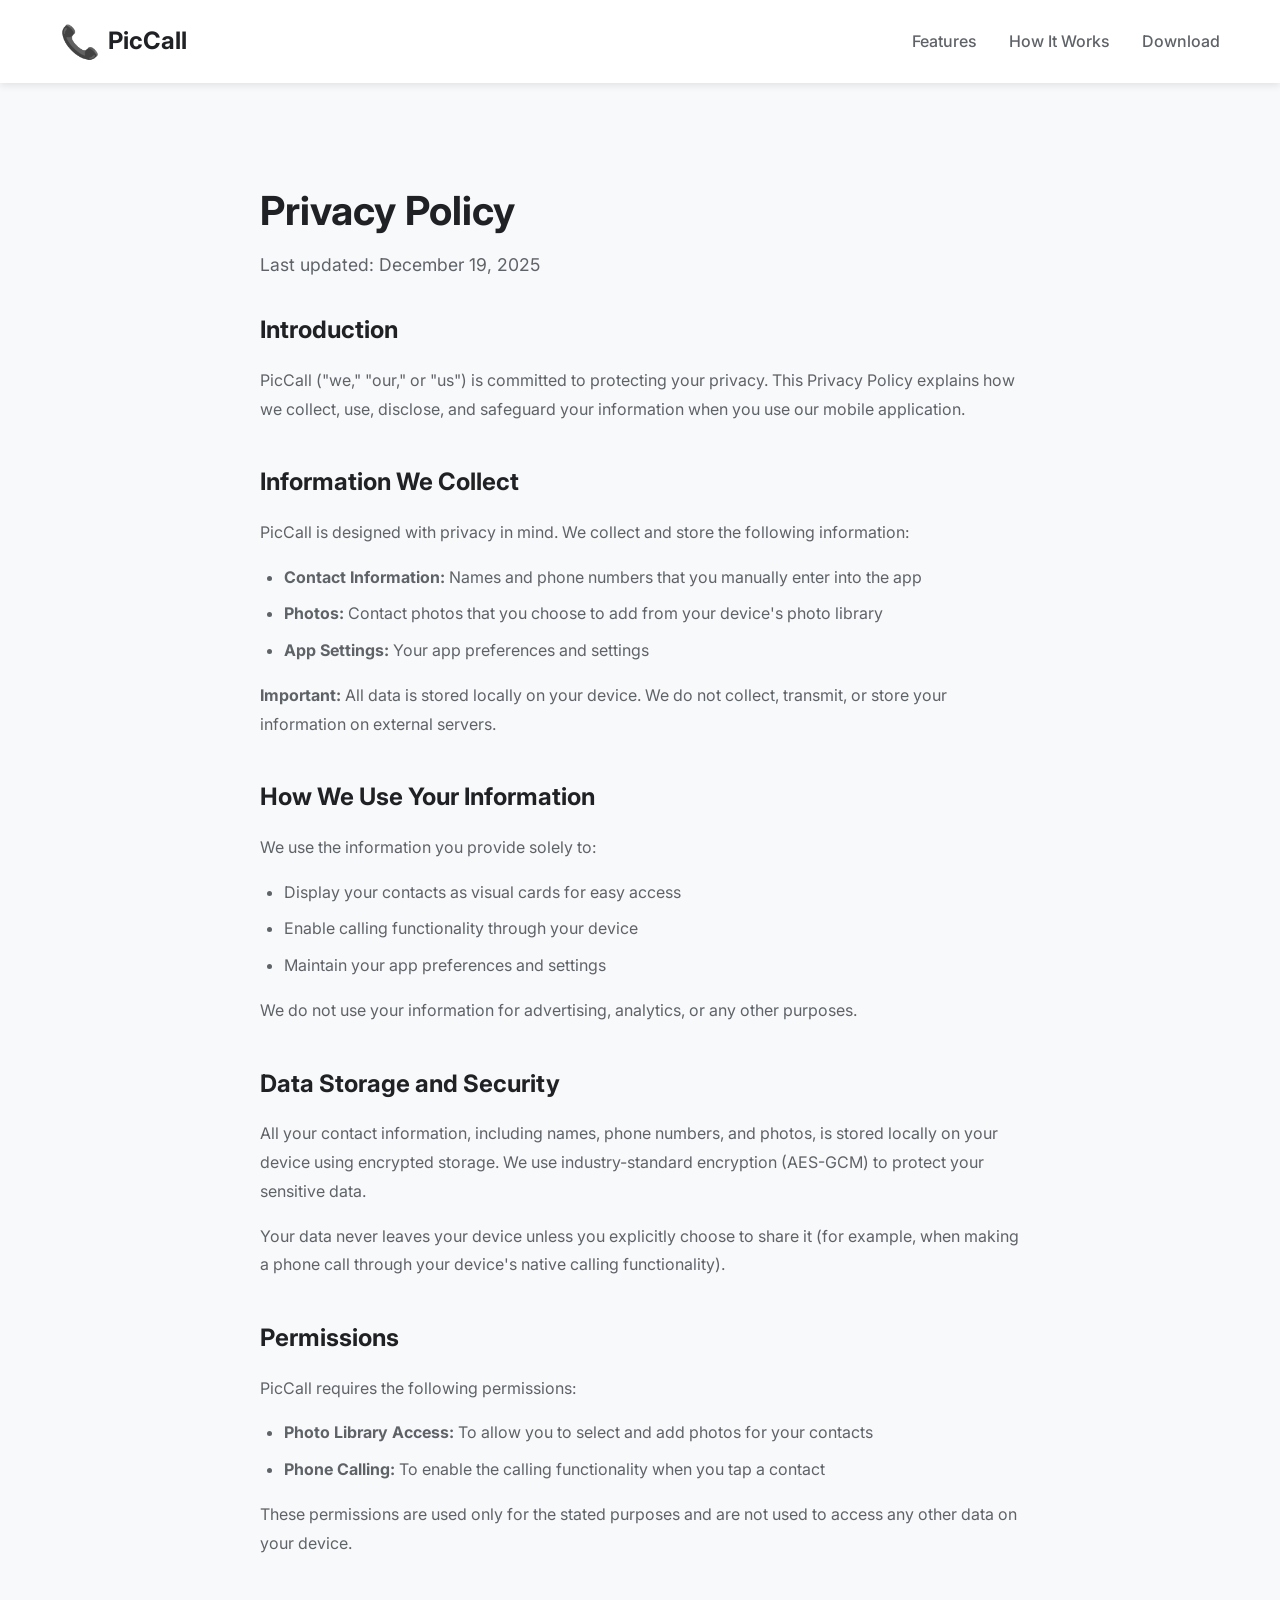
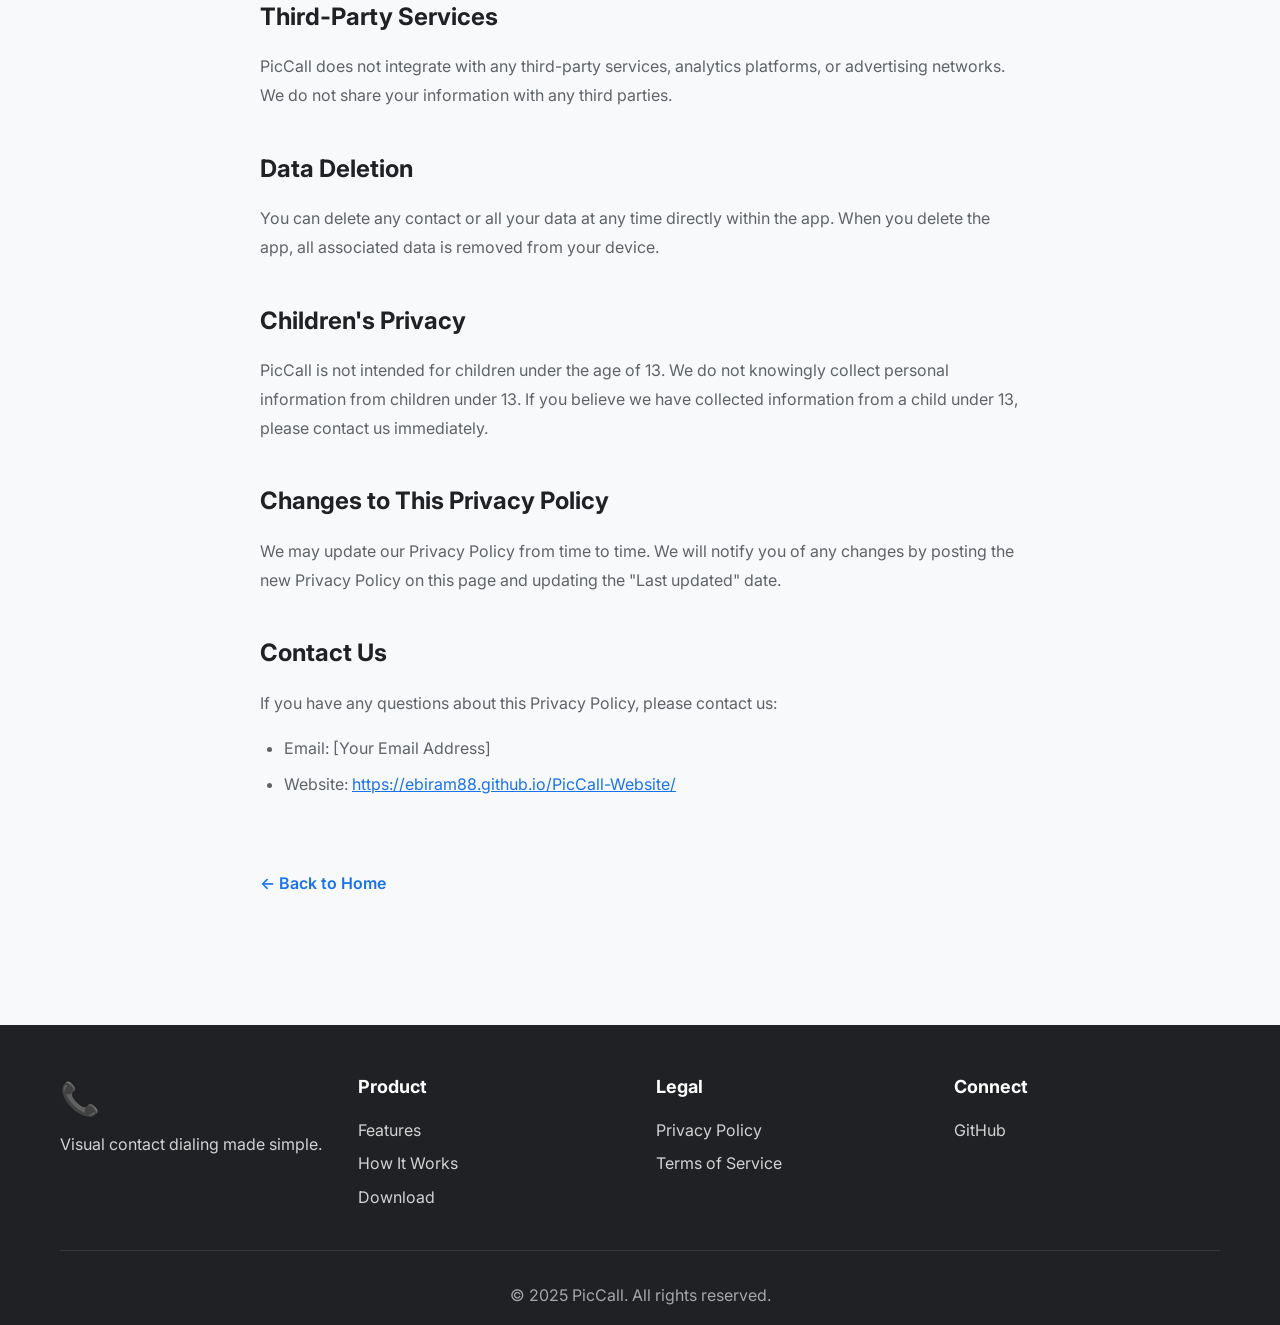
==== privacy.html @ 2b831c0c "Add Privacy Policy page" ====
<!DOCTYPE html>
<html lang="en">
<head>
    <meta charset="UTF-8">
    <meta name="viewport" content="width=device-width, initial-scale=1.0">
    <meta name="description" content="PicCall Privacy Policy - Learn how we protect your data and privacy.">
    <title>Privacy Policy - PicCall</title>
    <link rel="stylesheet" href="styles.css">
    <link rel="preconnect" href="https://fonts.googleapis.com">
    <link rel="preconnect" href="https://fonts.gstatic.com" crossorigin>
    <link href="https://fonts.googleapis.com/css2?family=Inter:wght@300;400;500;600;700&display=swap" rel="stylesheet">
    <style>
        .privacy-container {
            max-width: 800px;
            margin: 0 auto;
            padding: 2rem 20px;
        }
        .privacy-header {
            margin-bottom: 2rem;
        }
        .privacy-header h1 {
            font-size: 2.5rem;
            margin-bottom: 0.5rem;
        }
        .privacy-header p {
            color: var(--text-secondary);
            font-size: 1.1rem;
        }
        .privacy-section {
            margin-bottom: 2.5rem;
        }
        .privacy-section h2 {
            font-size: 1.5rem;
            margin-bottom: 1rem;
            color: var(--text-primary);
        }
        .privacy-section p {
            line-height: 1.8;
            color: var(--text-secondary);
            margin-bottom: 1rem;
        }
        .privacy-section ul {
            margin-left: 1.5rem;
            margin-bottom: 1rem;
        }
        .privacy-section li {
            line-height: 1.8;
            color: var(--text-secondary);
            margin-bottom: 0.5rem;
        }
        .back-link {
            display: inline-block;
            margin-top: 2rem;
            color: var(--primary-color);
            text-decoration: none;
            font-weight: 600;
        }
        .back-link:hover {
            text-decoration: underline;
        }
    </style>
</head>
<body>
    <!-- Navigation -->
    <nav class="navbar">
        <div class="container">
            <div class="nav-content">
                <a href="index.html" class="logo">
                    <span class="logo-icon">📞</span>
                    <span class="logo-text">PicCall</span>
                </a>
                <div class="nav-links">
                    <a href="index.html#features">Features</a>
                    <a href="index.html#how-it-works">How It Works</a>
                    <a href="index.html#download">Download</a>
                </div>
            </div>
        </div>
    </nav>

    <!-- Privacy Policy Content -->
    <section class="features" style="padding-top: 4rem;">
        <div class="container">
            <div class="privacy-container">
                <div class="privacy-header">
                    <h1>Privacy Policy</h1>
                    <p>Last updated: December 19, 2025</p>
                </div>

                <div class="privacy-section">
                    <h2>Introduction</h2>
                    <p>
                        PicCall ("we," "our," or "us") is committed to protecting your privacy. This Privacy Policy explains how we collect, use, disclose, and safeguard your information when you use our mobile application.
                    </p>
                </div>

                <div class="privacy-section">
                    <h2>Information We Collect</h2>
                    <p>PicCall is designed with privacy in mind. We collect and store the following information:</p>
                    <ul>
                        <li><strong>Contact Information:</strong> Names and phone numbers that you manually enter into the app</li>
                        <li><strong>Photos:</strong> Contact photos that you choose to add from your device's photo library</li>
                        <li><strong>App Settings:</strong> Your app preferences and settings</li>
                    </ul>
                    <p><strong>Important:</strong> All data is stored locally on your device. We do not collect, transmit, or store your information on external servers.</p>
                </div>

                <div class="privacy-section">
                    <h2>How We Use Your Information</h2>
                    <p>We use the information you provide solely to:</p>
                    <ul>
                        <li>Display your contacts as visual cards for easy access</li>
                        <li>Enable calling functionality through your device</li>
                        <li>Maintain your app preferences and settings</li>
                    </ul>
                    <p>We do not use your information for advertising, analytics, or any other purposes.</p>
                </div>

                <div class="privacy-section">
                    <h2>Data Storage and Security</h2>
                    <p>
                        All your contact information, including names, phone numbers, and photos, is stored locally on your device using encrypted storage. We use industry-standard encryption (AES-GCM) to protect your sensitive data.
                    </p>
                    <p>
                        Your data never leaves your device unless you explicitly choose to share it (for example, when making a phone call through your device's native calling functionality).
                    </p>
                </div>

                <div class="privacy-section">
                    <h2>Permissions</h2>
                    <p>PicCall requires the following permissions:</p>
                    <ul>
                        <li><strong>Photo Library Access:</strong> To allow you to select and add photos for your contacts</li>
                        <li><strong>Phone Calling:</strong> To enable the calling functionality when you tap a contact</li>
                    </ul>
                    <p>These permissions are used only for the stated purposes and are not used to access any other data on your device.</p>
                </div>

                <div class="privacy-section">
                    <h2>Third-Party Services</h2>
                    <p>
                        PicCall does not integrate with any third-party services, analytics platforms, or advertising networks. We do not share your information with any third parties.
                    </p>
                </div>

                <div class="privacy-section">
                    <h2>Data Deletion</h2>
                    <p>
                        You can delete any contact or all your data at any time directly within the app. When you delete the app, all associated data is removed from your device.
                    </p>
                </div>

                <div class="privacy-section">
                    <h2>Children's Privacy</h2>
                    <p>
                        PicCall is not intended for children under the age of 13. We do not knowingly collect personal information from children under 13. If you believe we have collected information from a child under 13, please contact us immediately.
                    </p>
                </div>

                <div class="privacy-section">
                    <h2>Changes to This Privacy Policy</h2>
                    <p>
                        We may update our Privacy Policy from time to time. We will notify you of any changes by posting the new Privacy Policy on this page and updating the "Last updated" date.
                    </p>
                </div>

                <div class="privacy-section">
                    <h2>Contact Us</h2>
                    <p>
                        If you have any questions about this Privacy Policy, please contact us:
                    </p>
                    <ul>
                        <li>Email: [Your Email Address]</li>
                        <li>Website: <a href="https://ebiram88.github.io/PicCall-Website/" style="color: var(--primary-color);">https://ebiram88.github.io/PicCall-Website/</a></li>
                    </ul>
                </div>

                <a href="index.html" class="back-link">← Back to Home</a>
            </div>
        </div>
    </section>

    <!-- Footer -->
    <footer class="footer">
        <div class="container">
            <div class="footer-content">
                <div class="footer-section">
                    <div class="logo">
                        <span class="logo-icon">📞</span>
                        <span class="logo-text">PicCall</span>
                    </div>
                    <p>Visual contact dialing made simple.</p>
                </div>
                
                <div class="footer-section">
                    <h4>Product</h4>
                    <ul>
                        <li><a href="index.html#features">Features</a></li>
                        <li><a href="index.html#how-it-works">How It Works</a></li>
                        <li><a href="index.html#download">Download</a></li>
                    </ul>
                </div>
                
                <div class="footer-section">
                    <h4>Legal</h4>
                    <ul>
                        <li><a href="privacy.html">Privacy Policy</a></li>
                        <li><a href="#terms">Terms of Service</a></li>
                    </ul>
                </div>
                
                <div class="footer-section">
                    <h4>Connect</h4>
                    <ul>
                        <li><a href="https://github.com/EbiRam88/PicCall" target="_blank" rel="noopener noreferrer">GitHub</a></li>
                    </ul>
                </div>
            </div>
            
            <div class="footer-bottom">
                <p>&copy; 2025 PicCall. All rights reserved.</p>
            </div>
        </div>
    </footer>
</body>
</html>
---- styles.css ----
/* Reset and Base Styles */
* {
    margin: 0;
    padding: 0;
    box-sizing: border-box;
}

:root {
    --primary-color: #1a73e8;
    --primary-dark: #1557b0;
    --secondary-color: #34a853;
    --text-primary: #202124;
    --text-secondary: #5f6368;
    --bg-light: #f8f9fa;
    --bg-white: #ffffff;
    --border-color: #e8eaed;
    --shadow: 0 2px 8px rgba(0, 0, 0, 0.1);
    --shadow-lg: 0 8px 24px rgba(0, 0, 0, 0.12);
}

body {
    font-family: 'Inter', -apple-system, BlinkMacSystemFont, 'Segoe UI', Roboto, sans-serif;
    line-height: 1.6;
    color: var(--text-primary);
    background-color: var(--bg-white);
    overflow-x: hidden;
}

.container {
    max-width: 1200px;
    margin: 0 auto;
    padding: 0 20px;
}

/* Navigation */
.navbar {
    background: var(--bg-white);
    box-shadow: var(--shadow);
    position: sticky;
    top: 0;
    z-index: 1000;
    padding: 1rem 0;
}

.nav-content {
    display: flex;
    justify-content: space-between;
    align-items: center;
}

.logo {
    display: flex;
    align-items: center;
    gap: 0.5rem;
    font-size: 1.5rem;
    font-weight: 700;
    color: var(--text-primary);
    text-decoration: none;
}

.logo-icon {
    font-size: 2rem;
}

.nav-links {
    display: flex;
    gap: 2rem;
}

.nav-links a {
    color: var(--text-secondary);
    text-decoration: none;
    font-weight: 500;
    transition: color 0.3s;
}

.nav-links a:hover {
    color: var(--primary-color);
}

/* Hero Section */
.hero {
    padding: 6rem 0;
    background: linear-gradient(135deg, #667eea 0%, #764ba2 100%);
    color: white;
    min-height: 90vh;
    display: flex;
    align-items: center;
}

.hero-content {
    display: grid;
    grid-template-columns: 1fr 1fr;
    gap: 4rem;
    align-items: center;
}

.hero-title {
    font-size: 3.5rem;
    font-weight: 700;
    margin-bottom: 1rem;
    line-height: 1.2;
}

.hero-subtitle {
    font-size: 1.25rem;
    margin-bottom: 2rem;
    opacity: 0.95;
    line-height: 1.6;
}

.hero-buttons {
    display: flex;
    gap: 1rem;
    flex-wrap: wrap;
}

.btn {
    padding: 0.875rem 2rem;
    border-radius: 8px;
    text-decoration: none;
    font-weight: 600;
    transition: all 0.3s;
    display: inline-block;
    border: 2px solid transparent;
}

.btn-primary {
    background: white;
    color: var(--primary-color);
}

.btn-primary:hover {
    transform: translateY(-2px);
    box-shadow: var(--shadow-lg);
}

.btn-secondary {
    background: transparent;
    color: white;
    border: 2px solid white;
}

.btn-secondary:hover {
    background: white;
    color: var(--primary-color);
}

/* Phone Mockup */
.phone-mockup {
    position: relative;
    max-width: 350px;
    margin: 0 auto;
}

.phone-screen {
    background: #1a1a1a;
    border-radius: 30px;
    padding: 15px;
    box-shadow: var(--shadow-lg);
}

.app-preview {
    background: var(--bg-white);
    border-radius: 20px;
    padding: 15px;
    min-height: 600px;
    display: flex;
    align-items: center;
    justify-content: center;
}

.contact-grid {
    display: grid !important;
    grid-template-columns: repeat(2, 1fr) !important;
    gap: 25px;
    padding: 10px;
    width: 100%;
}

.contact-card {
    text-align: center;
    cursor: pointer;
    transition: transform 0.3s;
    display: flex;
    flex-direction: column;
    align-items: center;
    position: relative;
}

.contact-card:hover {
    transform: scale(1.05);
}

.contact-card.selected {
    transform: scale(1.02);
}

.contact-photo {
    width: 100%;
    aspect-ratio: 1;
    border-radius: 50%;
    margin-bottom: 10px;
    display: flex;
    align-items: center;
    justify-content: center;
    color: white;
    position: relative;
    overflow: hidden;
    background-size: cover;
    background-position: center;
    background-repeat: no-repeat;
    border: 2px solid rgba(255, 255, 255, 0.2);
}

.contact-image {
    width: 100%;
    height: 100%;
    object-fit: cover;
    border-radius: 50%;
    position: absolute;
    top: 0;
    left: 0;
    z-index: 2;
}

.contact-initial {
    font-size: 2.5rem;
    font-weight: 600;
    color: white;
    text-shadow: 0 2px 4px rgba(0, 0, 0, 0.2);
    position: relative;
    z-index: 1;
}

.contact-photo.has-image .contact-initial {
    display: none;
}

.contact-photo.has-image {
    border: 2px solid rgba(0, 0, 0, 0.1);
}

.contact-name {
    font-size: 1rem;
    font-weight: 600;
    color: var(--text-primary);
    margin-top: 8px;
    transition: opacity 0.3s;
}

.contact-card.selected .contact-name {
    opacity: 0.7;
}

/* Call Button */
.call-button {
    margin-top: 12px;
    padding: 12px 24px;
    background: #34a853;
    color: white;
    border: none;
    border-radius: 25px;
    font-size: 1rem;
    font-weight: 600;
    cursor: pointer;
    display: flex;
    align-items: center;
    gap: 8px;
    transition: all 0.3s;
    box-shadow: 0 4px 12px rgba(52, 168, 83, 0.3);
    animation: slideUp 0.3s ease-out;
}

.call-button:hover {
    background: #2d8f47;
    transform: translateY(-2px);
    box-shadow: 0 6px 16px rgba(52, 168, 83, 0.4);
}

.call-button:active {
    transform: translateY(0);
}

.call-icon {
    font-size: 1.2rem;
}

.call-text {
    font-weight: 600;
}

/* Calling Overlay */
.calling-overlay {
    position: absolute;
    top: 0;
    left: 0;
    right: 0;
    bottom: 0;
    background: rgba(0, 0, 0, 0.85);
    border-radius: 20px;
    display: flex;
    align-items: center;
    justify-content: center;
    z-index: 10;
    animation: fadeIn 0.3s ease-out;
}

.calling-content {
    text-align: center;
    color: white;
}

.calling-spinner {
    width: 50px;
    height: 50px;
    border: 4px solid rgba(255, 255, 255, 0.3);
    border-top-color: white;
    border-radius: 50%;
    animation: spin 1s linear infinite;
    margin: 0 auto 16px;
}

.calling-text {
    font-size: 1.2rem;
    font-weight: 600;
    color: white;
}

@keyframes slideUp {
    from {
        opacity: 0;
        transform: translateY(10px);
    }
    to {
        opacity: 1;
        transform: translateY(0);
    }
}

@keyframes fadeIn {
    from {
        opacity: 0;
    }
    to {
        opacity: 1;
    }
}

@keyframes spin {
    to {
        transform: rotate(360deg);
    }
}

/* Features Section */
.features {
    padding: 6rem 0;
    background: var(--bg-light);
}

.section-title {
    font-size: 2.5rem;
    font-weight: 700;
    text-align: center;
    margin-bottom: 1rem;
    color: var(--text-primary);
}

.section-subtitle {
    text-align: center;
    font-size: 1.125rem;
    color: var(--text-secondary);
    margin-bottom: 3rem;
}

.features-grid {
    display: grid;
    grid-template-columns: repeat(auto-fit, minmax(300px, 1fr));
    gap: 2rem;
}

.feature-card {
    background: white;
    padding: 2rem;
    border-radius: 12px;
    box-shadow: var(--shadow);
    transition: transform 0.3s, box-shadow 0.3s;
}

.feature-card:hover {
    transform: translateY(-5px);
    box-shadow: var(--shadow-lg);
}

.feature-icon {
    font-size: 3rem;
    margin-bottom: 1rem;
}

.feature-card h3 {
    font-size: 1.5rem;
    margin-bottom: 0.75rem;
    color: var(--text-primary);
}

.feature-card p {
    color: var(--text-secondary);
    line-height: 1.6;
}

/* How It Works Section */
.how-it-works {
    padding: 6rem 0;
    background: white;
}

.steps {
    display: grid;
    grid-template-columns: repeat(auto-fit, minmax(250px, 1fr));
    gap: 3rem;
    margin-top: 3rem;
}

.step {
    display: flex;
    flex-direction: column;
    align-items: center;
    text-align: center;
}

.step-number {
    width: 60px;
    height: 60px;
    border-radius: 50%;
    background: var(--primary-color);
    color: white;
    display: flex;
    align-items: center;
    justify-content: center;
    font-size: 1.5rem;
    font-weight: 700;
    margin-bottom: 1.5rem;
}

.step-content h3 {
    font-size: 1.5rem;
    margin-bottom: 0.75rem;
    color: var(--text-primary);
}

.step-content p {
    color: var(--text-secondary);
    line-height: 1.6;
}

/* Download Section */
.download {
    padding: 6rem 0;
    background: linear-gradient(135deg, #667eea 0%, #764ba2 100%);
    color: white;
    text-align: center;
}

.download-content {
    max-width: 600px;
    margin: 0 auto;
}

.download .section-title,
.download .section-subtitle {
    color: white;
}

.download-buttons {
    margin: 2rem 0;
    display: flex;
    justify-content: center;
}

.app-store-badge {
    display: inline-block;
    transition: transform 0.3s;
}

.app-store-badge:hover {
    transform: scale(1.05);
}

.app-store-badge img {
    height: 60px;
    width: auto;
}

.coming-soon {
    margin-top: 1rem;
    opacity: 0.9;
    font-size: 0.9rem;
}

/* Footer */
.footer {
    background: var(--text-primary);
    color: white;
    padding: 3rem 0 1rem;
}

.footer-content {
    display: grid;
    grid-template-columns: repeat(auto-fit, minmax(200px, 1fr));
    gap: 2rem;
    margin-bottom: 2rem;
}

.footer-section h4 {
    margin-bottom: 1rem;
    font-size: 1.125rem;
}

.footer-section ul {
    list-style: none;
}

.footer-section ul li {
    margin-bottom: 0.5rem;
}

.footer-section a {
    color: rgba(255, 255, 255, 0.8);
    text-decoration: none;
    transition: color 0.3s;
}

.footer-section a:hover {
    color: white;
}

.footer-section p {
    color: rgba(255, 255, 255, 0.8);
    margin-top: 0.5rem;
}

.footer-bottom {
    text-align: center;
    padding-top: 2rem;
    border-top: 1px solid rgba(255, 255, 255, 0.1);
    color: rgba(255, 255, 255, 0.6);
}

/* Responsive Design */
@media (max-width: 768px) {
    .hero-content {
        grid-template-columns: 1fr;
        text-align: center;
    }
    
    .hero-title {
        font-size: 2.5rem;
    }
    
    .nav-links {
        gap: 1rem;
        font-size: 0.9rem;
    }
    
    .features-grid {
        grid-template-columns: 1fr;
    }
    
    .steps {
        grid-template-columns: 1fr;
    }
    
    .phone-mockup {
        max-width: 250px;
    }
    
    .contact-grid {
        grid-template-columns: repeat(2, 1fr) !important;
    }
}

@media (max-width: 480px) {
    .hero-title {
        font-size: 2rem;
    }
    
    .section-title {
        font-size: 2rem;
    }
    
    .hero-buttons {
        flex-direction: column;
    }
    
    .btn {
        width: 100%;
        text-align: center;
    }
}

/* Smooth Scrolling */
html {
    scroll-behavior: smooth;
}
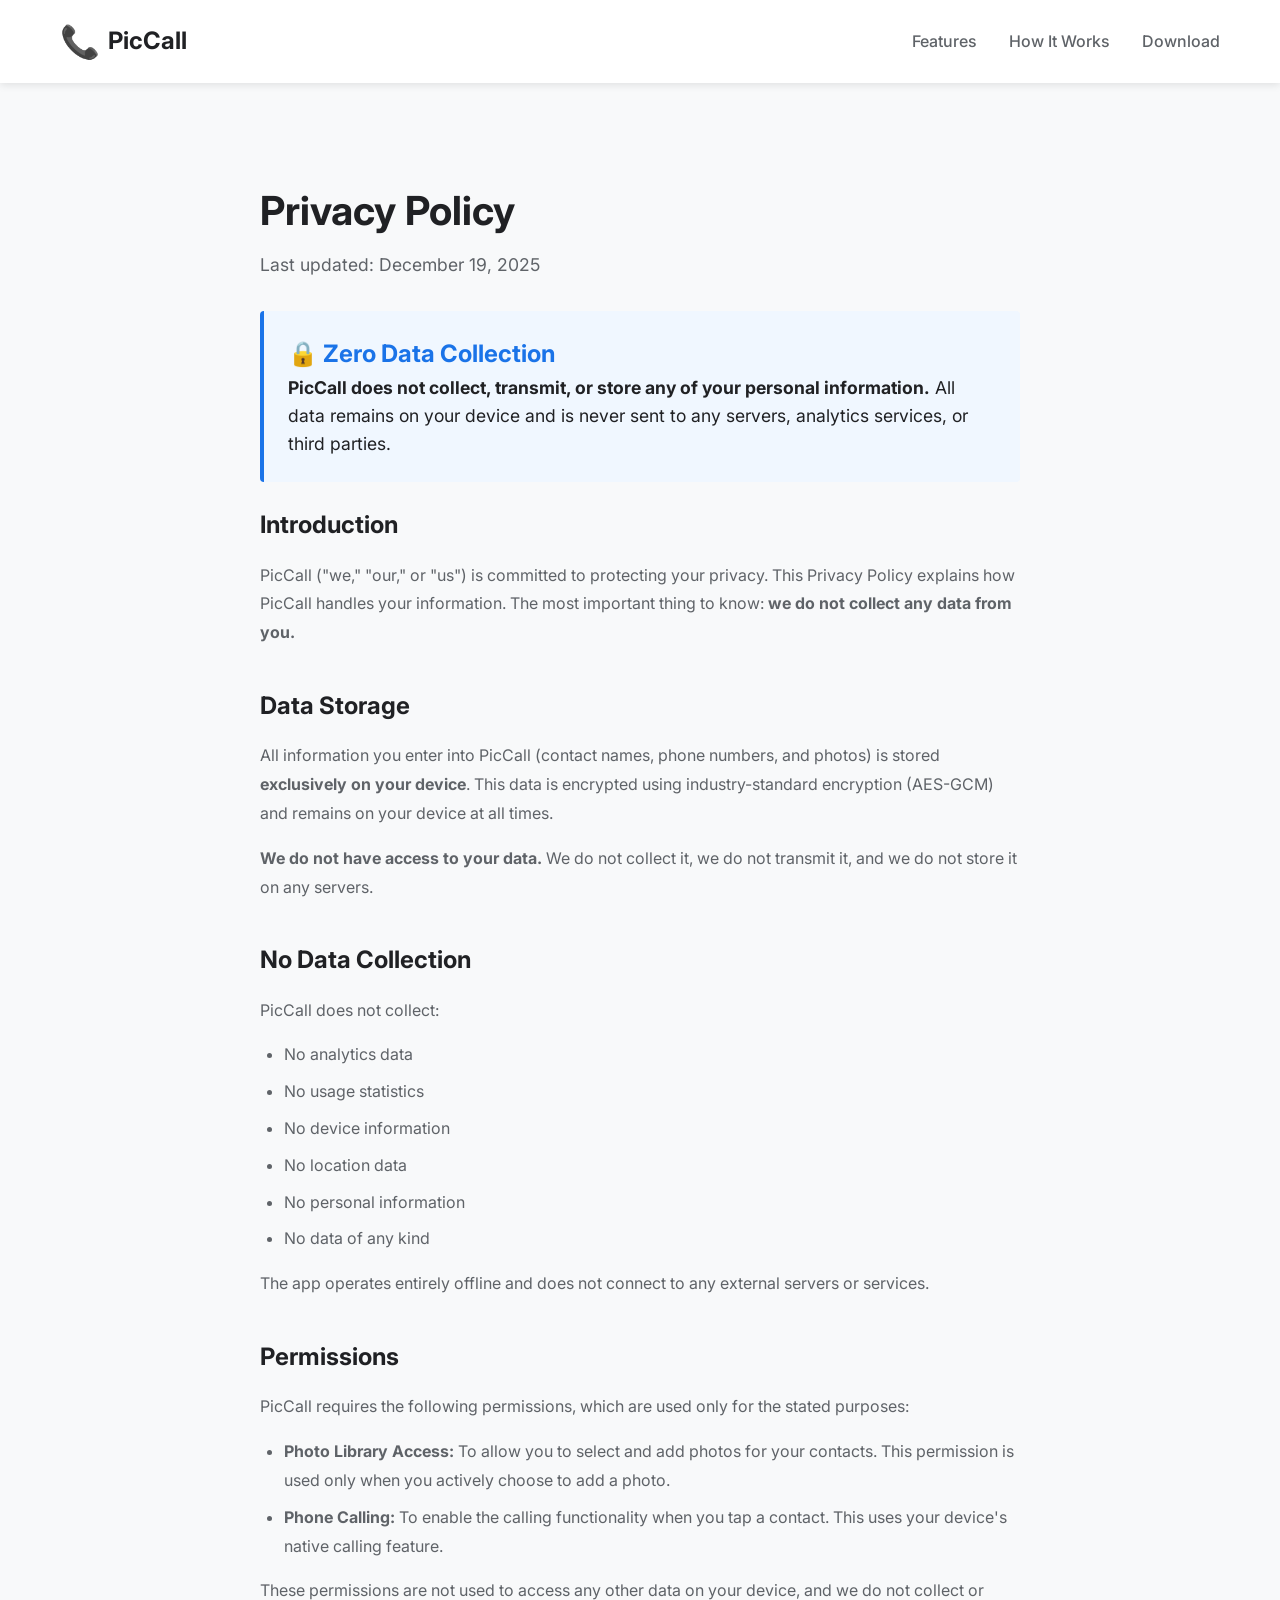
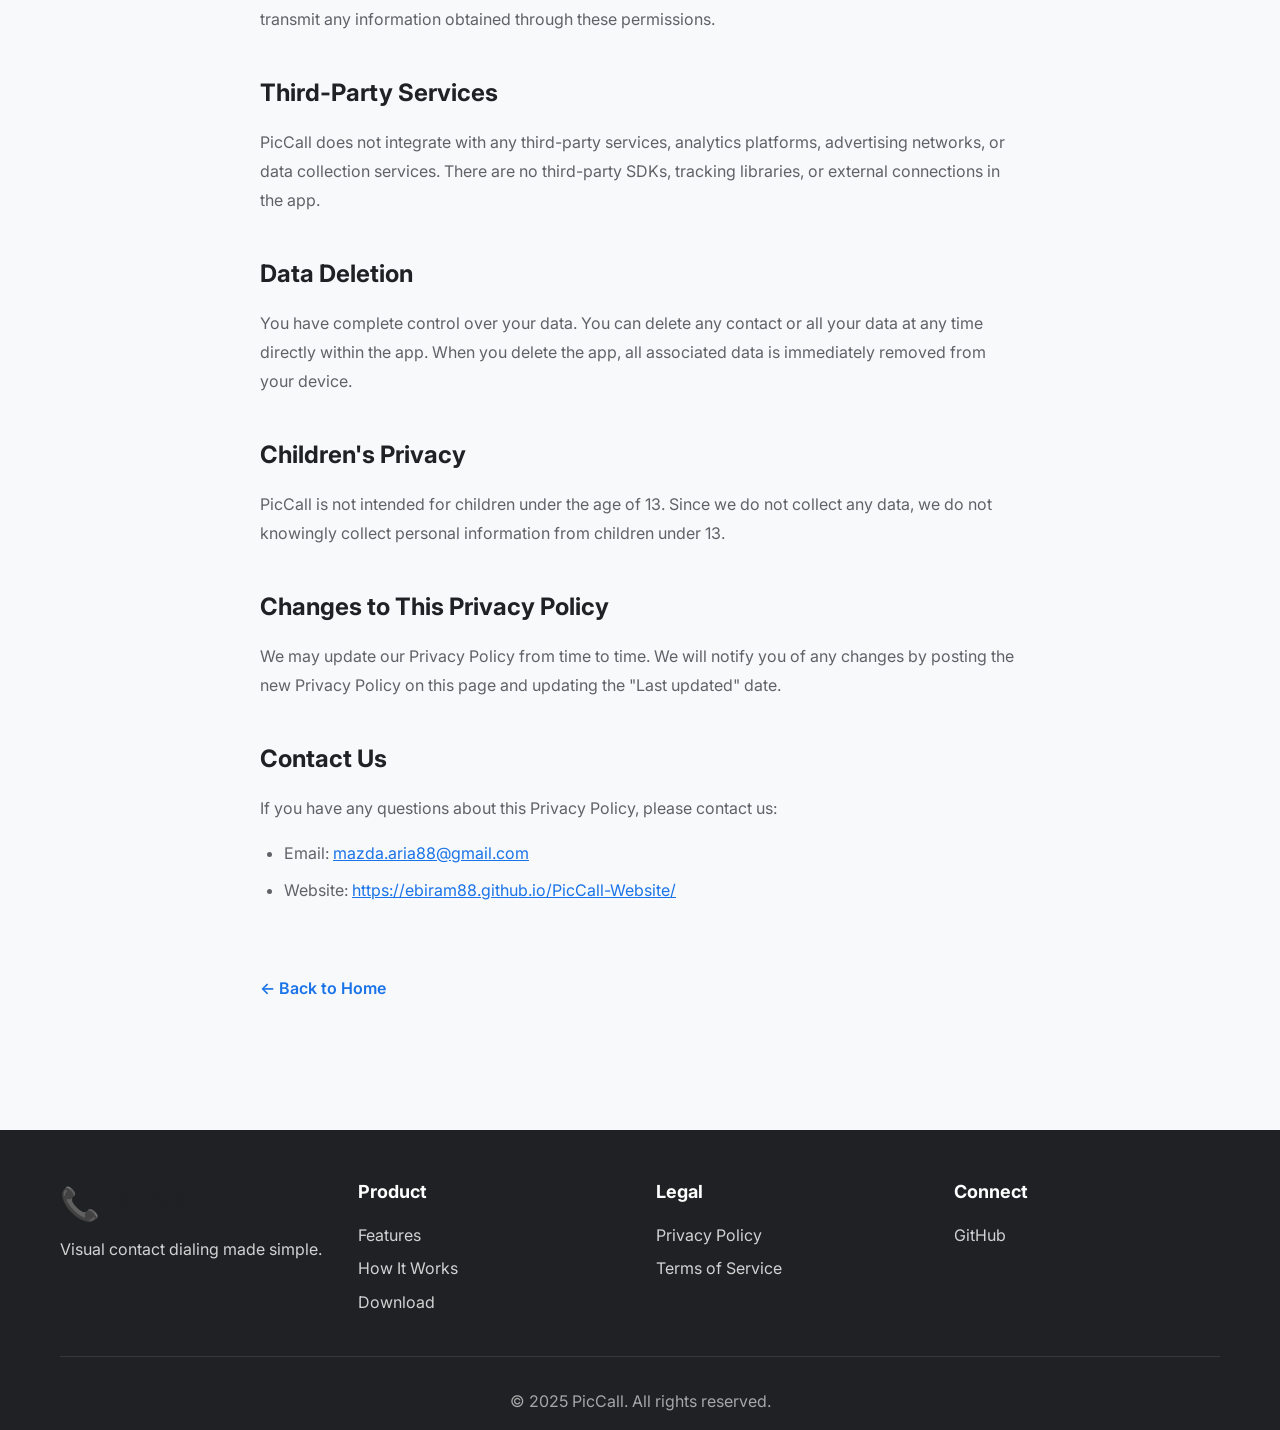
==== commit 56ee7495: "Rewrite privacy policy: emphasize zero data collection, add contact email" ====
--- a/privacy.html
+++ b/privacy.html
@@ -58,6 +58,13 @@
         .back-link:hover {
             text-decoration: underline;
         }
+        .highlight-box {
+            background: #f0f7ff;
+            border-left: 4px solid var(--primary-color);
+            padding: 1.5rem;
+            margin: 1.5rem 0;
+            border-radius: 4px;
+        }
     </style>
 </head>
 <body>
@@ -87,73 +94,76 @@
                     <p>Last updated: December 19, 2025</p>
                 </div>
 
+                <div class="highlight-box">
+                    <h2 style="margin-top: 0; color: var(--primary-color);">🔒 Zero Data Collection</h2>
+                    <p style="font-size: 1.1rem; margin-bottom: 0;">
+                        <strong>PicCall does not collect, transmit, or store any of your personal information.</strong> All data remains on your device and is never sent to any servers, analytics services, or third parties.
+                    </p>
+                </div>
+
                 <div class="privacy-section">
                     <h2>Introduction</h2>
                     <p>
-                        PicCall ("we," "our," or "us") is committed to protecting your privacy. This Privacy Policy explains how we collect, use, disclose, and safeguard your information when you use our mobile application.
-                    </p>
-                </div>
-
-                <div class="privacy-section">
-                    <h2>Information We Collect</h2>
-                    <p>PicCall is designed with privacy in mind. We collect and store the following information:</p>
-                    <ul>
-                        <li><strong>Contact Information:</strong> Names and phone numbers that you manually enter into the app</li>
-                        <li><strong>Photos:</strong> Contact photos that you choose to add from your device's photo library</li>
-                        <li><strong>App Settings:</strong> Your app preferences and settings</li>
-                    </ul>
-                    <p><strong>Important:</strong> All data is stored locally on your device. We do not collect, transmit, or store your information on external servers.</p>
-                </div>
-
-                <div class="privacy-section">
-                    <h2>How We Use Your Information</h2>
-                    <p>We use the information you provide solely to:</p>
-                    <ul>
-                        <li>Display your contacts as visual cards for easy access</li>
-                        <li>Enable calling functionality through your device</li>
-                        <li>Maintain your app preferences and settings</li>
-                    </ul>
-                    <p>We do not use your information for advertising, analytics, or any other purposes.</p>
-                </div>
-
-                <div class="privacy-section">
-                    <h2>Data Storage and Security</h2>
-                    <p>
-                        All your contact information, including names, phone numbers, and photos, is stored locally on your device using encrypted storage. We use industry-standard encryption (AES-GCM) to protect your sensitive data.
-                    </p>
-                    <p>
-                        Your data never leaves your device unless you explicitly choose to share it (for example, when making a phone call through your device's native calling functionality).
+                        PicCall ("we," "our," or "us") is committed to protecting your privacy. This Privacy Policy explains how PicCall handles your information. The most important thing to know: <strong>we do not collect any data from you.</strong>
+                    </p>
+                </div>
+
+                <div class="privacy-section">
+                    <h2>Data Storage</h2>
+                    <p>
+                        All information you enter into PicCall (contact names, phone numbers, and photos) is stored <strong>exclusively on your device</strong>. This data is encrypted using industry-standard encryption (AES-GCM) and remains on your device at all times.
+                    </p>
+                    <p>
+                        <strong>We do not have access to your data.</strong> We do not collect it, we do not transmit it, and we do not store it on any servers.
+                    </p>
+                </div>
+
+                <div class="privacy-section">
+                    <h2>No Data Collection</h2>
+                    <p>PicCall does not collect:</p>
+                    <ul>
+                        <li>No analytics data</li>
+                        <li>No usage statistics</li>
+                        <li>No device information</li>
+                        <li>No location data</li>
+                        <li>No personal information</li>
+                        <li>No data of any kind</li>
+                    </ul>
+                    <p>
+                        The app operates entirely offline and does not connect to any external servers or services.
                     </p>
                 </div>
 
                 <div class="privacy-section">
                     <h2>Permissions</h2>
-                    <p>PicCall requires the following permissions:</p>
-                    <ul>
-                        <li><strong>Photo Library Access:</strong> To allow you to select and add photos for your contacts</li>
-                        <li><strong>Phone Calling:</strong> To enable the calling functionality when you tap a contact</li>
-                    </ul>
-                    <p>These permissions are used only for the stated purposes and are not used to access any other data on your device.</p>
+                    <p>PicCall requires the following permissions, which are used only for the stated purposes:</p>
+                    <ul>
+                        <li><strong>Photo Library Access:</strong> To allow you to select and add photos for your contacts. This permission is used only when you actively choose to add a photo.</li>
+                        <li><strong>Phone Calling:</strong> To enable the calling functionality when you tap a contact. This uses your device's native calling feature.</li>
+                    </ul>
+                    <p>
+                        These permissions are not used to access any other data on your device, and we do not collect or transmit any information obtained through these permissions.
+                    </p>
                 </div>
 
                 <div class="privacy-section">
                     <h2>Third-Party Services</h2>
                     <p>
-                        PicCall does not integrate with any third-party services, analytics platforms, or advertising networks. We do not share your information with any third parties.
+                        PicCall does not integrate with any third-party services, analytics platforms, advertising networks, or data collection services. There are no third-party SDKs, tracking libraries, or external connections in the app.
                     </p>
                 </div>
 
                 <div class="privacy-section">
                     <h2>Data Deletion</h2>
                     <p>
-                        You can delete any contact or all your data at any time directly within the app. When you delete the app, all associated data is removed from your device.
+                        You have complete control over your data. You can delete any contact or all your data at any time directly within the app. When you delete the app, all associated data is immediately removed from your device.
                     </p>
                 </div>
 
                 <div class="privacy-section">
                     <h2>Children's Privacy</h2>
                     <p>
-                        PicCall is not intended for children under the age of 13. We do not knowingly collect personal information from children under 13. If you believe we have collected information from a child under 13, please contact us immediately.
+                        PicCall is not intended for children under the age of 13. Since we do not collect any data, we do not knowingly collect personal information from children under 13.
                     </p>
                 </div>
 
@@ -170,7 +180,7 @@
                         If you have any questions about this Privacy Policy, please contact us:
                     </p>
                     <ul>
-                        <li>Email: [Your Email Address]</li>
+                        <li>Email: <a href="mailto:mazda.aria88@gmail.com" style="color: var(--primary-color);">mazda.aria88@gmail.com</a></li>
                         <li>Website: <a href="https://ebiram88.github.io/PicCall-Website/" style="color: var(--primary-color);">https://ebiram88.github.io/PicCall-Website/</a></li>
                     </ul>
                 </div>
@@ -224,4 +234,3 @@
     </footer>
 </body>
 </html>
-
